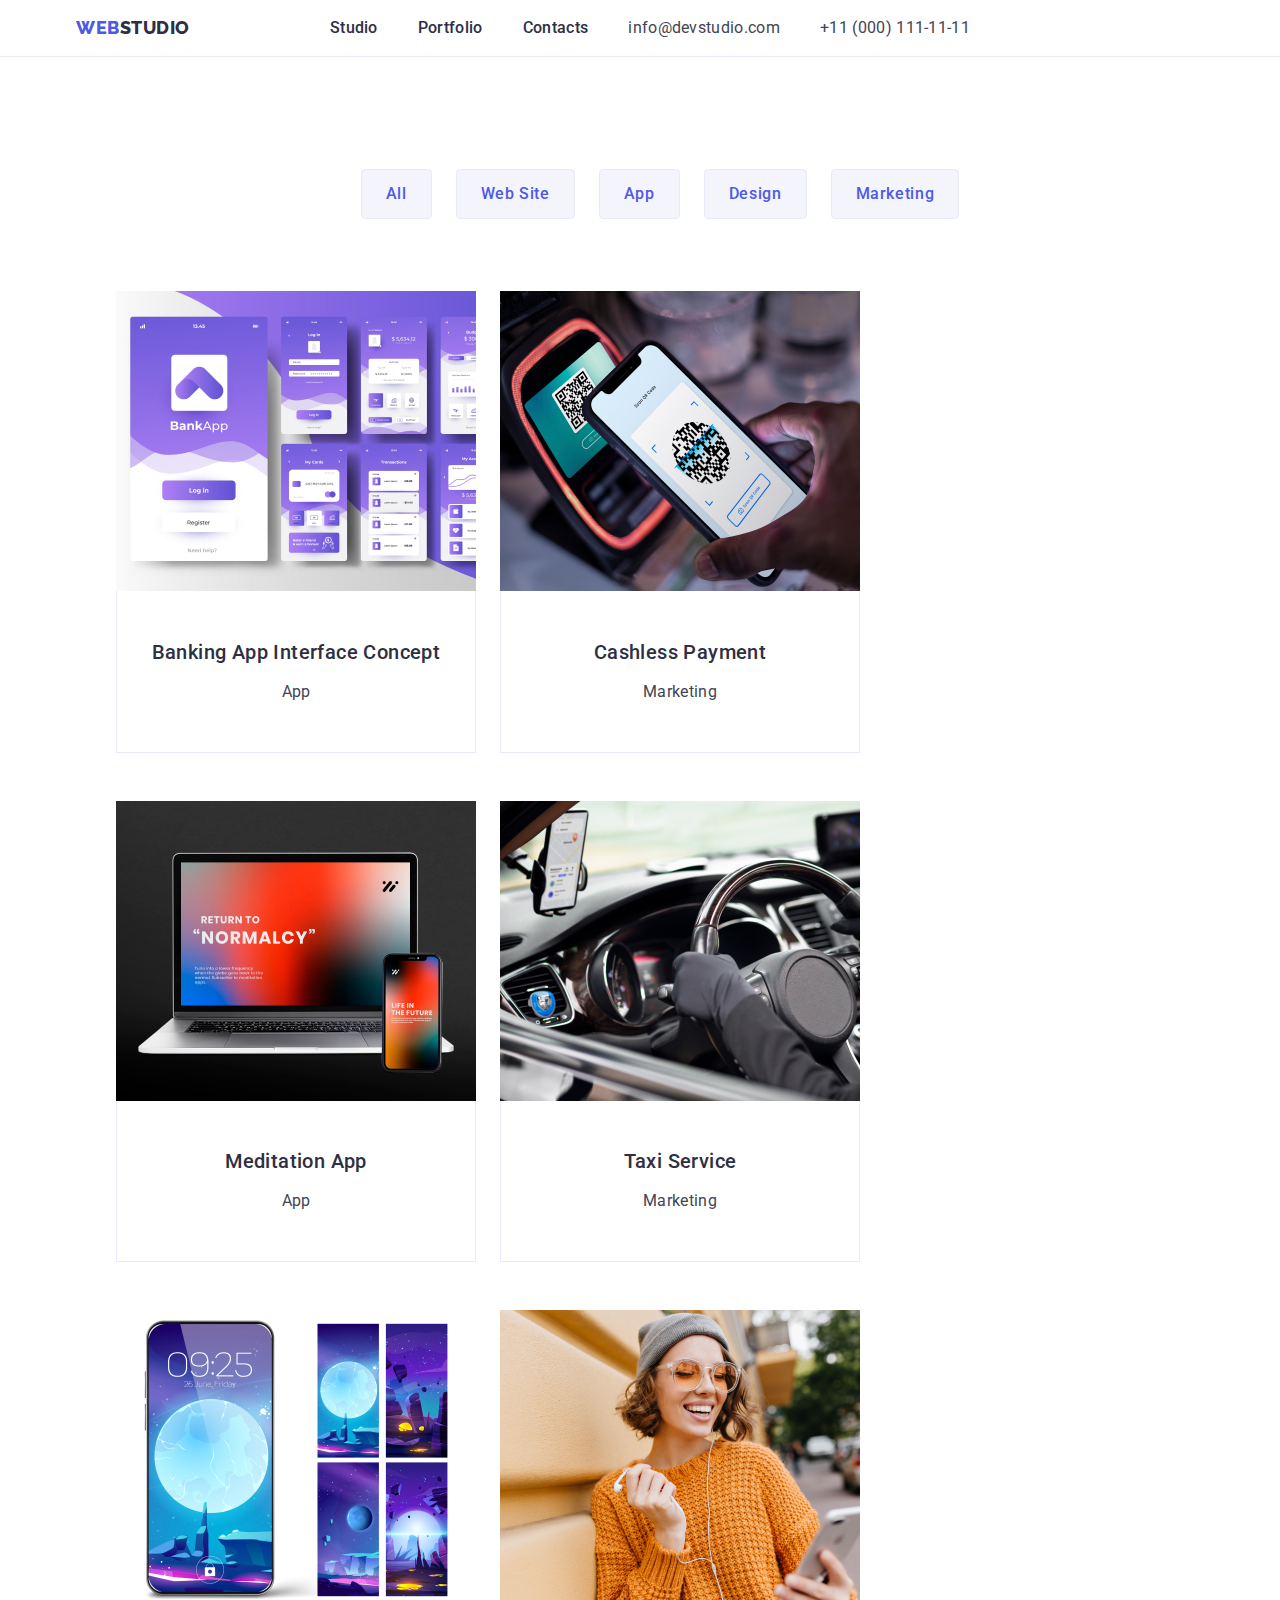
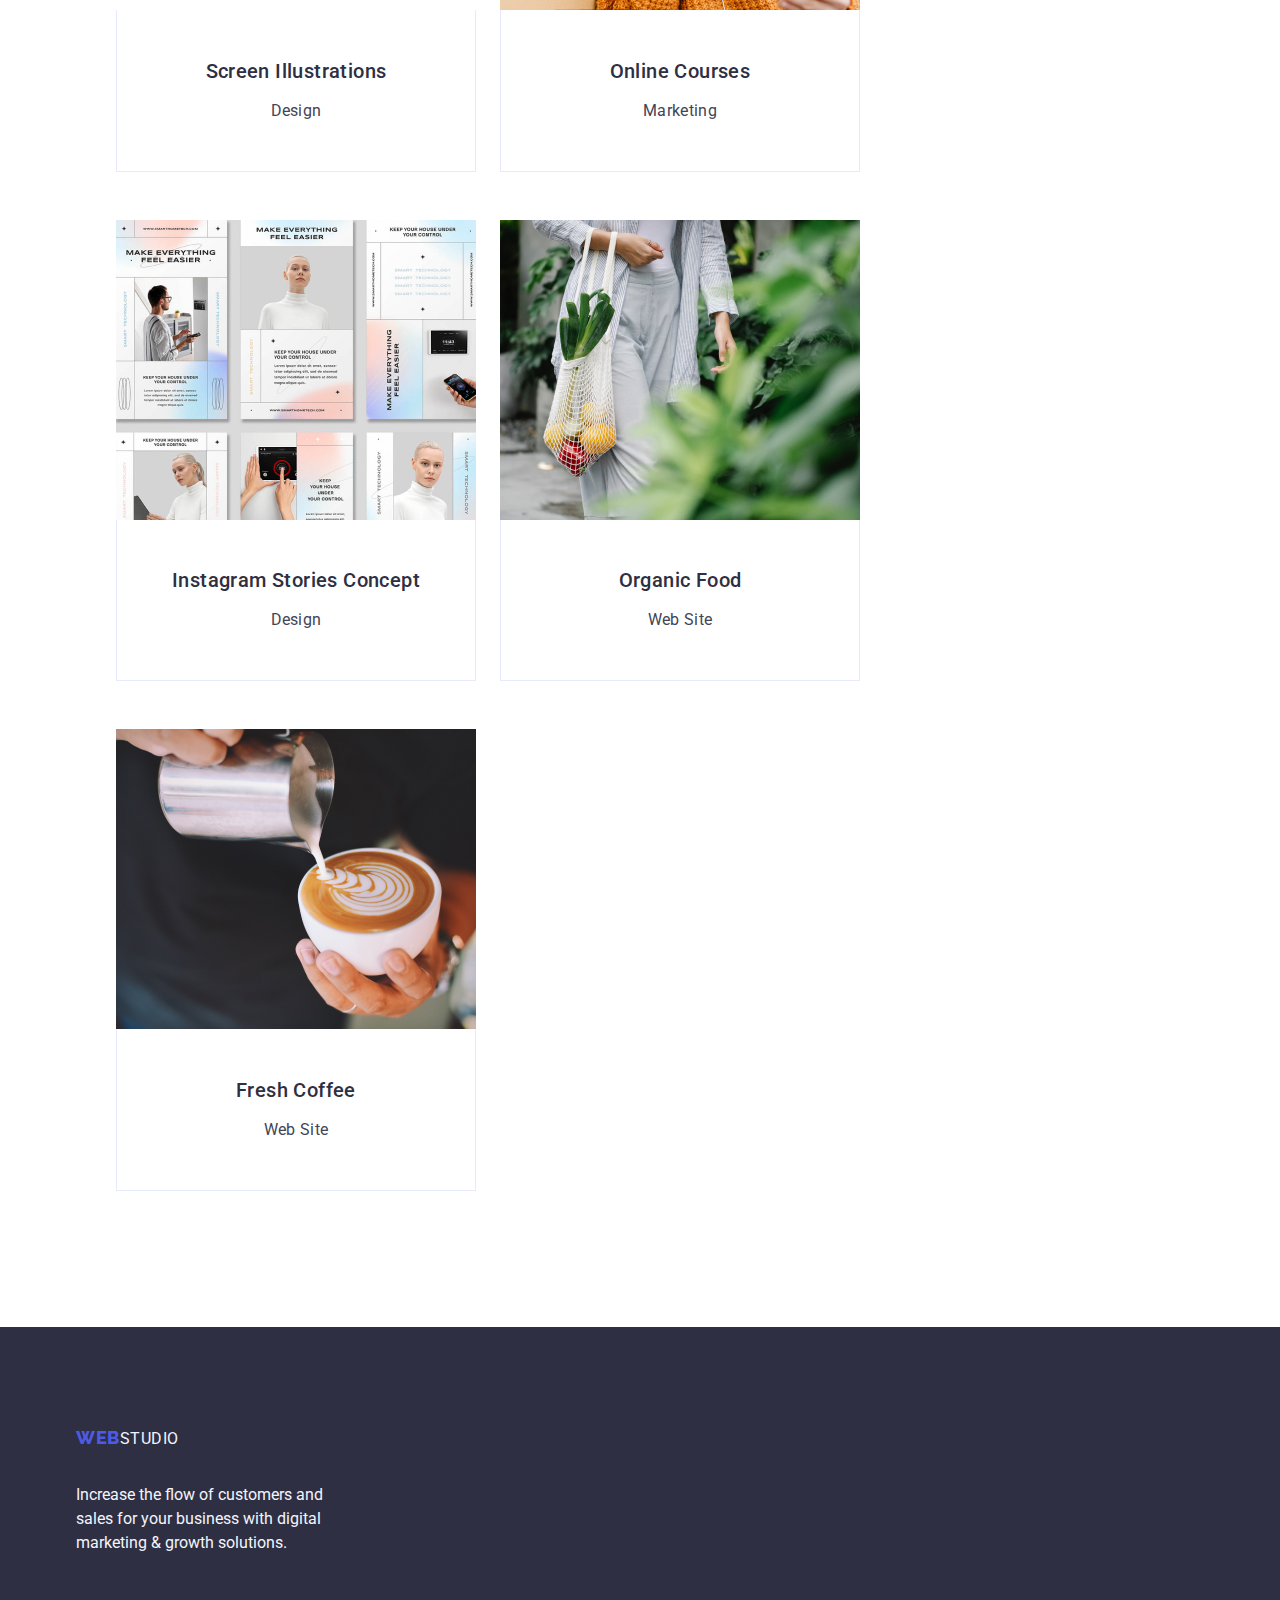
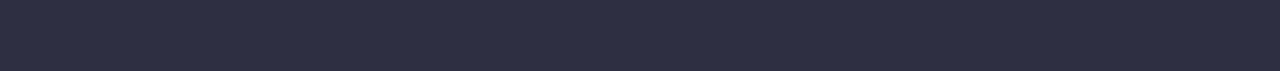
==== portfolio.html @ 70e7e269 "ap" ====
<!DOCTYPE html>
<html lang="en">
<head>
    <meta charset="UTF-8">
    <meta http-equiv="X-UA-Compatible" content="IE=edge">
    <meta name="viewport" content="width=device-width, initial-scale=1.0">
    <title>Portfolio</title>
    <link rel="preconnect" href="https://fonts.googleapis.com">
    <link rel="preconnect" href="https://fonts.gstatic.com" crossorigin>
    <link href="https://fonts.googleapis.com/css2?family=Raleway:wght@800&family=Roboto:wght@400;500;700&display=swap" rel="stylesheet">
    <link rel="stylesheet" href="https://cdnjs.cloudflare.com/ajax/libs/modern-normalize/1.1.0/modern-normalize.min.css"/>
    <link rel="icon" type="image/png" sizes="32x32" href="./images/favicon-32x32.png">
    <link rel="stylesheet" href="./css/styles.css">
</head>
<body>
    <header class="header">
        <div class="navigator container">
        <nav class="discript">
             <a  href="./index.html" target="_parent" class="logo link">Web<span class="span link">Studio</span></a>
            <ul class="page list">
                <li><a class="nav link" href="./index.html">Studio</a></li>
                <li><a class="nav link" href="./portfolio.html">Portfolio</a></li>
                <li><a class="nav link" href="">Contacts</a></li>
            </ul>
        </nav>
        <address>
            <ul class="contakts list">
                <li>
                    <a class="contakt link" href="mailto:info@devstudio.com" target="_blank" rel="noopener noreferrer">info@devstudio.com</a>
                </li>
                <li>
                    <a class="contakt link" href="tel:+110001111111">+11 (000) 111-11-11</a>
                </li>

            </ul>
            
        </address>
        </div>
                
    </header>
    <main>
        <section class="offer">
            <div class="container">
            <h1 hidden>не може бути пустим</h1>
        
            <ul class="port list">
                <li>
                    <button class="portfolio" type="button">All</button>
                </li>
                <li>
                    <button class="portfolio" type="button">Web Site</button>
                </li>
                <li>
                    <button class="portfolio" type="button">App</button>
                </li>
                <li>
                    <button class="portfolio" type="button">Design</button>
                </li>
                <li>
                    <button class="portfolio" type="button">Marketing</button>
                </li>
                
            </ul>
            
            
        
        
            <ul class="discript list">
                <li class="bank">
                    
                    <a class="link" href="./images2/img5.jpg">
                    <img src="./images2/img5.jpg" alt="Banking" width="360">
                        
                        
                   
                        
                        <div class="interface">
                        <h2 class="name">Banking App Interface Concept</h2>
                        <p class="front">App</p>
                         </div>
                    </a>
                </li>
                <li class="bank">
                    
                    <a class="link" href="./images2/img6.jpg">
                    <img src="./images2/img6.jpg" alt="Cashless" width="360">
                        
                    
                        
                        <div class="interface">
                        <h2 class="name">Cashless Payment</h2>
                        <p class="front">Marketing</p>
                        </div>
                    </a>
                </li>
                <li class="bank">
                    
                    <a class="link" href="./images2/img7.jpg">
                    <img src="./images2/img7.jpg" alt="Meditation" width="360">
                        
                    
                        
                        <div class="interface">
                        <h2 class="name"> Meditation App</h2>
                        <p class="front">App</p>
                        </div>
                    </a>
                </li>
           
        
            
                <li class="bank">
                    
                    <a class="link" href="./images2/img8.jpg">
                    <img src="./images2/img8.jpg" alt="Taxi Service" width="360">
                        
                   
                        
                        <div class="interface">
                        <h2 class="name">Taxi Service</h2>
                        <p class="front">Marketing</p>
                        </div>
                    </a>
                </li>
                <li class="bank">
                   
                    <a class="link" href="./images2/img9.jpg">
                    <img src="./images2/img9.jpg" alt="Online Courses" width="360">
                        
                    
                        
                        <div class="interface">
                        <h2 class="name">Screen Illustrations</h2>
                        <p class="front">Design</p>
                        </div>
                    </a>
                </li>
                <li class="bank">
                    
                    <a class="link" href="./images2/img10.jpg">
                    <img src="./images2/img10.jpg" alt="Online Courses" width="360">
                        
                    
                        
                        <div class="interface">
                        <h2 class="name">Online Courses</h2>
                        <p class="front">Marketing</p>
                        </div>
                    </a>
                </li>
            
        
          
                <li class="bank">
                    
                    
                    <a class="link" href="./images2/img11.jpg">
                    <img src="./images2/img11.jpg" alt="Instagram Stories" width="360">
                        
                    
                        
                        <div class="interface">
                        <h2 class="name">Instagram Stories Concept</h2>
                        <p class="front">Design</p>
                        </div>
                    </a>
                </li>
                <li class="bank">
                    
                    <a class="link" href="./images2/img12.jpg">
                    <img src="./images2/img12.jpg" alt="Organic Food" width="360">
                        
                        
                   
                        
                        <div class="interface">
                        <h2 class="name">Organic Food</h2>
                        <p class="front">Web Site</p>
                        </div>
                    </a>
                </li>
                <li class="bank">
                    
                    <a class="link" href="./images2/img13.jpg">
                    <img src="./images2/img13.jpg" alt="Fresh Coffee" width="360">
                        
                    
                        
                        <div class="interface">
                        <h2 class="name">Fresh Coffee</h2>
                        <p class="front">Web Site</p>
                        </div>
                    </a>
                </li>
            </ul>
            </div>
        </section>
    </main>
    <footer class="footer">
        <div class="container">
        <a  href="./index.html" class="web link">Web<span class="studio link">Studio</span></a>           
        <p class="text">Increase the flow of customers and sales for your business with digital marketing & growth solutions.</p>
        </div>  
        
        
    </footer>
    
</body>
</html>
---- css/styles.css ----
:root {
     --back-color: #ffffff;
     --navy-blue: #2e2f42;
     --cloud: #f4f4fd;
     --iris: #4d5ae5;
     --ocean: #404bbf;
     --slate: #434455;
}
body {
    font-family: "Roboto", sans-serif;
    color: var(--slate);
    background-color: var(--back-color);
    margin-left: auto;
    margin-right: auto;
    margin: 0%;
    padding: 0%;
}
.logo {
     font-family: "Raleway", sans-serif;
     font-weight: 800;
     font-size: 18px;
     line-height: 1.17;
      letter-spacing: 0.03em;
      text-transform: uppercase;
      color: var(--iris);
      margin-right: 76px;
}
img {
    display: block;
}
      
.link {
    text-decoration: none;
}

.span {
    color: var(--navy-blue);
   
}
.list {
     list-style: none;
}
.nav {
    font-weight: 500;
    font-size: 16px;
    line-height: 1.5;
    letter-spacing: 0.02em;
    color: var(--navy-blue);
    
 }
.nav:hover,
.nav:focus {
     color: var(--ocean) ;

}
.contakt {
    font-style: normal;
   
}
.contakt {
    font-size: 16px;
    line-height: 1.5;
    letter-spacing: 0.02em;
    color: var(--slate);
}
.contakt:hover,
.contakt:focus {
    color: var(--ocean);
}
.contakts {
    display: flex;
    gap: 40px;
}
.hero {
    background-color: var(--navy-blue);
    padding: 188px 0;
}
.hero-solution {
    font-size: 56px;
    line-height: 1.07;
    text-align: center;
    letter-spacing: 0.02em;
    color: var(--back-color);
    max-width: 496px; 
}
.btn {
    background-color: var(--iris);
    font-family: "Roboto", sans-serif;
    font-weight: 500;
    font-size: 16px;
    line-height: 1.5;
    letter-spacing: 0.04em;
    letter-spacing: 0.04em;
    color: var(--back-color);
    cursor: pointer;
    display: block;
    min-width: 169px;
    height: 56px;
    border: none;
    border-radius: 4px;
}
.btn:hover,
.btn:focus {
    background-color: var(--ocean);
}
.name {
    font-weight: 500;
    font-size: 20px;
    line-height: 1.2;
    letter-spacing: 0.02em;
    color: var(--navy-blue);
    margin-bottom: 8px;
    text-align: center;
    margin-bottom: 8px;
}
.front {
    font-size: 16px;
    line-height: 1.5;
    letter-spacing: 0.02em;
    color: var(--slate);
    text-align: center;
}
.team {
    font-size: 36px;
    line-height: 1.11;
    text-align: center;
    letter-spacing: 0.02em;
    text-transform: capitalize;
    color: var(--navy-blue);
    margin-bottom: 72px;
}
.foto {
    background-color: var(--cloud);
}
.foto-studio {
    background-color: var(-back-color);
}
.team-item {
    background-color: var(--back-color);
    flex-basis: calc((100% - 72px) / 4);
    border-radius: 0px 0px 4px 4px;
}
.footer {
    background-color: var(--navy-blue);
    padding: 100px 0;
    
}
.studio {
    color: var(--back-color);
}
.text {
    color: var(-cloud);
}
.portfolio {
    background-color: var(--cloud);
    font-family: "Roboto", sans-serif;
    font-weight: 500;
    font-size: 16px;
    line-height: 1.5;
    letter-spacing: 0.04em;
    color: var(--iris);
    cursor: pointer;
    padding: 12px 24px;
    border: 1px solid #e7e9fc;
    border-radius: 4px;    
}
.portfolio:hover,
.portfolio:focus {
    color: var(--back-color);
    background-color: var(--ocean);
    border: 1px solid transparent;
}
.footer-studio {
    color: var(--cloud);
}
.web {
    
    font-family: 'Raleway', sans-serif;
    font-weight: 800;
    font-size: 18px;
    line-height: 1.17;
    letter-spacing: 0.03em;
    text-transform: uppercase;
    color:  var(--iris);
    display: inline-block;
    margin-bottom: 16px;
}
.studio {
    color: var(--cloud);
    font-family: 'Roboto';
    font-style: normal;
    font-weight: 400;
    font-size: 16px;
    line-height: 24px;
} 
.text {
    font-family: 'Roboto';
    font-style: normal;
    font-weight: 400;
    font-size: 16px;
    line-height: 24px;
    color: var(--cloud);
    max-width: 264px;
}
.header {
    border-bottom: 1px solid #e7e9fc;

}
.navigator {
    display: flex;
    align-items: center;
}
.container {
    width: 1158px;
    padding: 0 15px;
    margin: 0 auto; 

}
.discript {
    display: flex;
    align-items: center;

}
.page {
    display: flex;
    gap: 40px;
}
.nav {
    padding: 24px 0;
}
.strategy {
    padding: 120px 0;
}
.techno {
    display: flex;
    gap: 24px;
    margin: 0;
    padding: 0;
}
.element {
    margin-right: 0px;
    flex-basis: calc((100% - 72px) / 4);
   
}
.comand {
    padding: 120px 0;
}
.foto {
    padding-bottom: 120px; 
}
.work {
    margin-bottom: 72px;
}
.rectangle {
    display: flex;
    gap: 24px;
}
.what {
    flex-basis: calc((100% - 72px) / 4);
}
.item {
    display: flex;
    gap: 24px;
}
.people {
    padding: 32px 16px;
    border-radius: 0px 0px 4px 4px;
}
.offer {
    padding: 96px 0 120px;
}
.port {
    display: flex;
    justify-content: center;
    gap: 24px;
    margin-bottom: 72px;
}
.discript {
    display: flex;
    flex-wrap: wrap;
    column-gap: 24px;
    row-gap: 48px
}
.bank {
   width: calc(100% - 48px) / 3;
}
.interface {
    padding: 32px 16px;
    border: 1px solid #e7e9fc;
    border-top: none; 
}
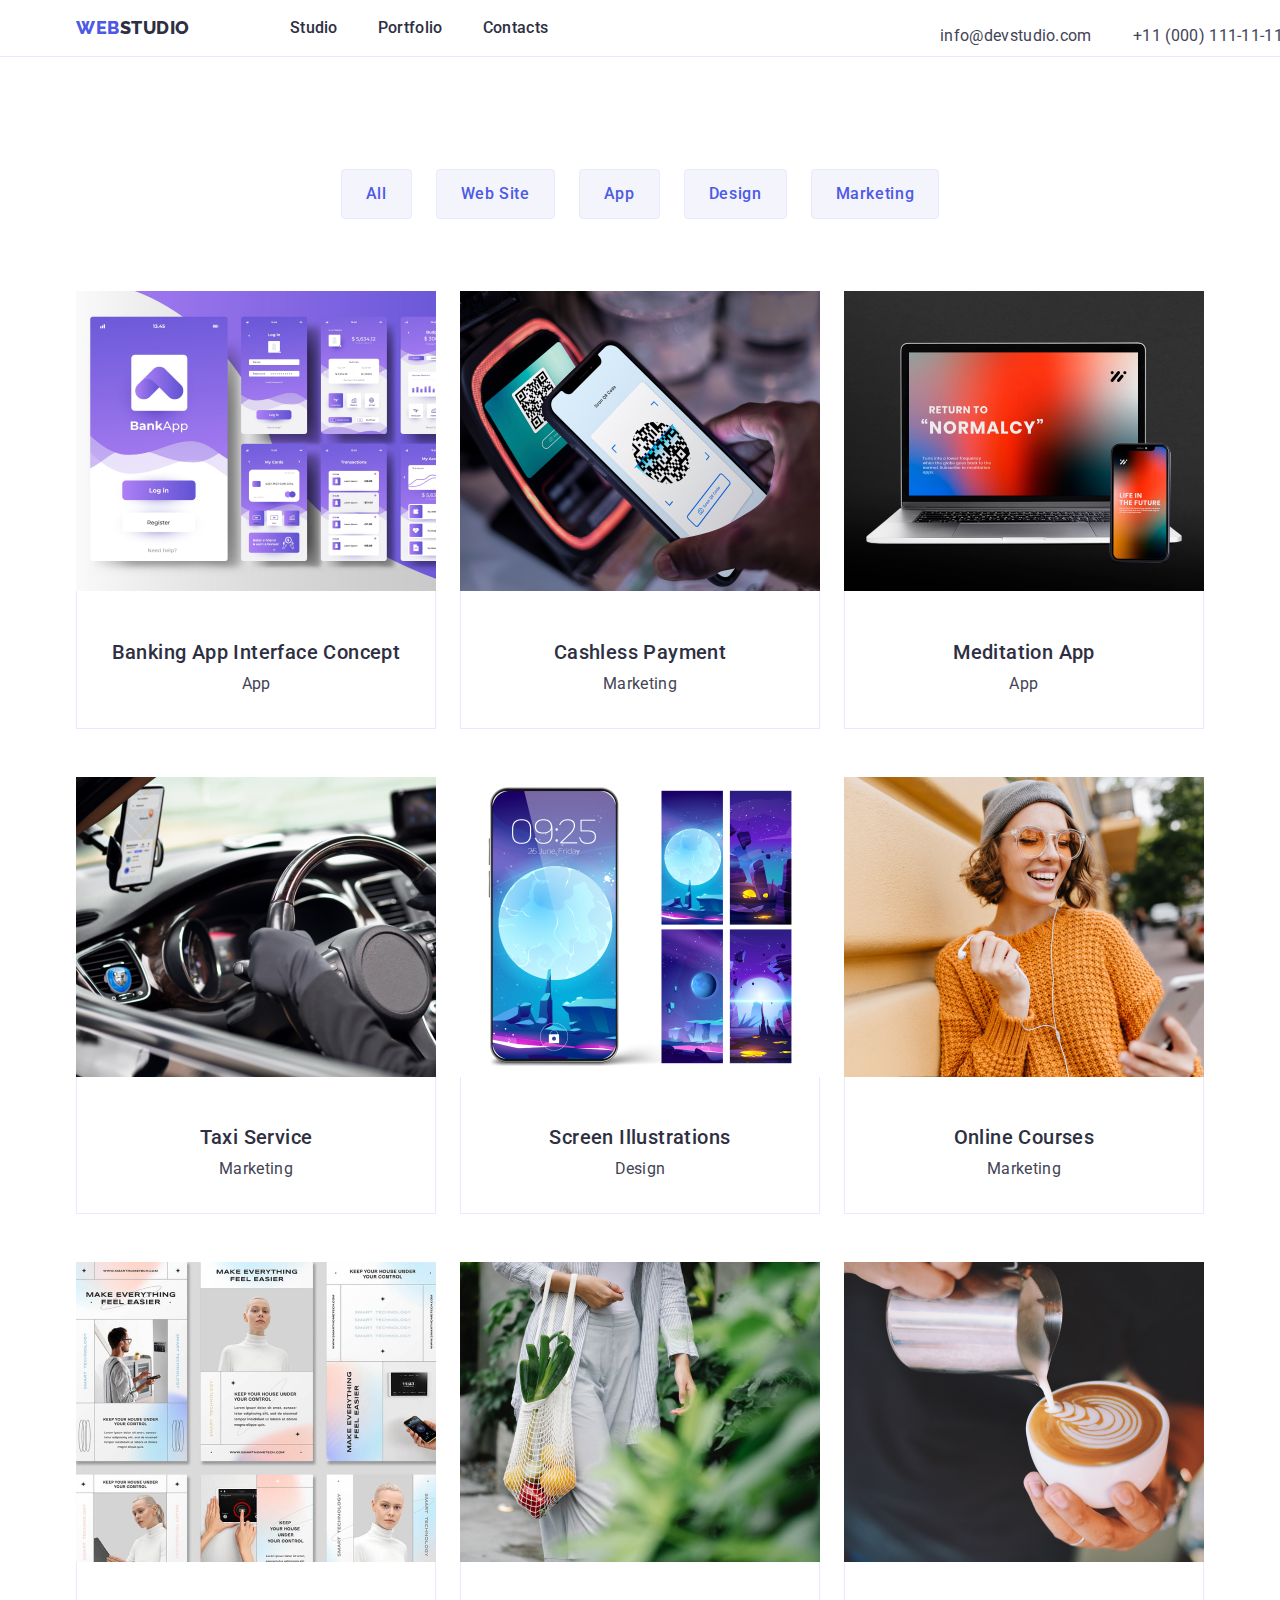
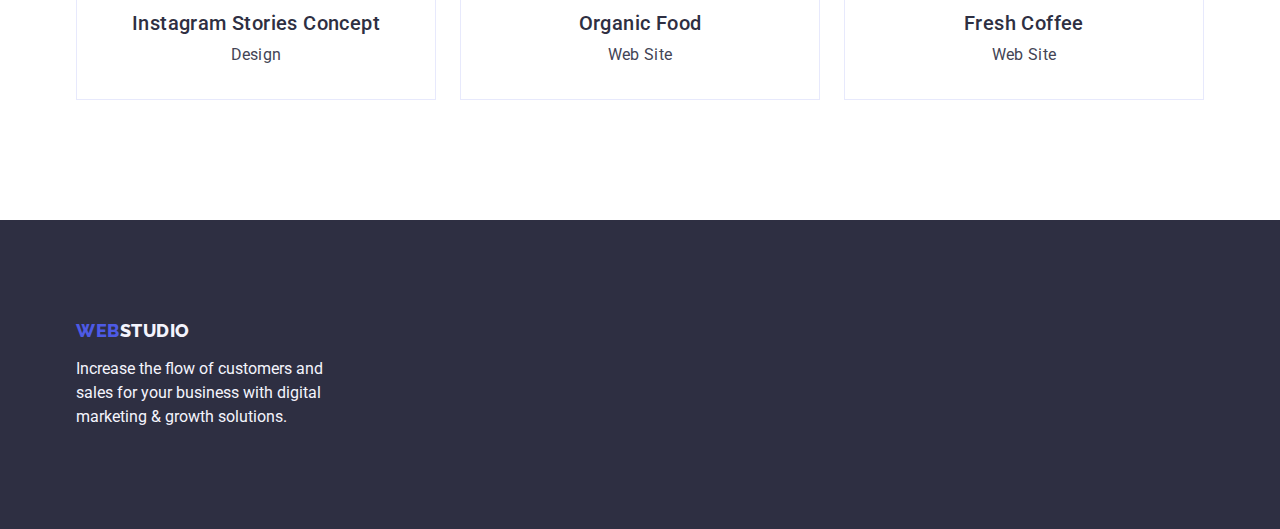
==== commit f5857252: "ap" ====
--- a/portfolio.html
+++ b/portfolio.html
@@ -26,10 +26,10 @@
         <address>
             <ul class="contakts list">
                 <li>
-                    <a class="contakt link" href="mailto:info@devstudio.com" target="_blank" rel="noopener noreferrer">info@devstudio.com</a>
-                </li>
-                <li>
-                    <a class="contakt link" href="tel:+110001111111">+11 (000) 111-11-11</a>
+                    <a class="mail link" href="mailto:info@devstudio.com" target="_blank" rel="noopener noreferrer">info@devstudio.com</a>
+                </li>
+                <li>
+                    <a class="tel link" href="tel:+110001111111">+11 (000) 111-11-11</a>
                 </li>
 
             </ul>
--- a/css/styles.css
+++ b/css/styles.css
@@ -1,10 +1,13 @@
 :root {
-     --back-color: #ffffff;
-     --navy-blue: #2e2f42;
-     --cloud: #f4f4fd;
-     --iris: #4d5ae5;
-     --ocean: #404bbf;
-     --slate: #434455;
+    --back-color: #ffffff;
+    --navy-blue: #2e2f42;
+    --cloud: #f4f4fd;
+    --iris: #4d5ae5;
+    --ocean: #404bbf;
+    --slate: #434455;
+}
+* {
+    box-sizing: border-box;
 }
 body {
     font-family: "Roboto", sans-serif;
@@ -16,14 +19,14 @@
     padding: 0%;
 }
 .logo {
-     font-family: "Raleway", sans-serif;
-     font-weight: 800;
-     font-size: 18px;
-     line-height: 1.17;
-      letter-spacing: 0.03em;
-      text-transform: uppercase;
-      color: var(--iris);
-      margin-right: 76px;
+    font-family: "Raleway", sans-serif;
+    font-weight: 800;
+    font-size: 18px;
+    line-height: 1.17;
+    letter-spacing: 0.03em;
+    text-transform: uppercase;
+    color: var(--iris);
+    margin-right: 76px;
 }
 img {
     display: block;
@@ -46,6 +49,7 @@
     line-height: 1.5;
     letter-spacing: 0.02em;
     color: var(--navy-blue);
+    margin-right: auto;
     
  }
 .nav:hover,
@@ -53,51 +57,106 @@
      color: var(--ocean) ;
 
 }
-.contakt {
-    font-style: normal;
-   
-}
-.contakt {
-    font-size: 16px;
-    line-height: 1.5;
-    letter-spacing: 0.02em;
-    color: var(--slate);
-}
-.contakt:hover,
-.contakt:focus {
+.mail {
+    font-style: normal;
+   
+}
+.mail {
+    font-size: 16px;
+    line-height: 1.5;
+    letter-spacing: 0.02em;
+    color: var(--slate);
+    margin-right: 0;
+    position: absolute;
+    width: 153px;
+    height: 24px;
+    left: 940px;
+    top: 24px;
+    font-family: 'Roboto';
+    font-style: normal;
+    font-weight: 400;
+    font-size: 16px;
+    line-height: 24px;
+    letter-spacing: 0.02em;      
+}
+.mail:hover,
+.mail:focus {
     color: var(--ocean);
 }
+.tel {
+    font-style: normal;
+}
+.tel{
+    position: absolute;
+    width: 151px;
+    height: 24px;
+    left: 1133px;
+    top: 24px;
+    font-family: 'Roboto';
+    font-style: normal;
+    font-weight: 400;
+    font-size: 16px;
+    line-height: 24px;
+    letter-spacing: 0.02em;
+    color: var(--slate);
+}
+.tel:hover,
+.tel:focus{
+    color: var(--ocean);
+}
+
 .contakts {
-    display: flex;
-    gap: 40px;
+    padding: 0;
+    display: flex;
+    gap: 40px;    
 }
 .hero {
     background-color: var(--navy-blue);
+    width: 1440px;
+    height: 600px;
+    left: 0px;
+    top: 72px;
     padding: 188px 0;
 }
 .hero-solution {
+    position: absolute;
+    width: 496px;
+    height: 120px;
+    left: 472px;
+    top: 260px;
+    font-family: 'Roboto';
+    font-style: normal;
+    font-weight: 700;
     font-size: 56px;
-    line-height: 1.07;
+    line-height: 60px;
     text-align: center;
     letter-spacing: 0.02em;
     color: var(--back-color);
-    max-width: 496px; 
+    margin: 0;
+    max-width: 496px;
+    
+    
 }
 .btn {
     background-color: var(--iris);
     font-family: "Roboto", sans-serif;
-    font-weight: 500;
-    font-size: 16px;
-    line-height: 1.5;
-    letter-spacing: 0.04em;
-    letter-spacing: 0.04em;
+    display: flex;
+    flex-direction: row;
+    align-items: flex-start;
+    padding: 16px 32px;
+    gap: 10px;
+    position: absolute;
+    width: 169px;
+    height: 56px;
+    left: 636px;
+    top: 428px;
     color: var(--back-color);
     cursor: pointer;
     display: block;
     min-width: 169px;
-    height: 56px;
     border: none;
     border-radius: 4px;
+    margin: auto;
 }
 .btn:hover,
 .btn:focus {
@@ -109,16 +168,38 @@
     line-height: 1.2;
     letter-spacing: 0.02em;
     color: var(--navy-blue);
+    text-align: center;
     margin-bottom: 8px;
-    text-align: center;
+   
+
+    
+}
+.front {
+    font-size: 16px;
+    line-height: 1.5;
+    letter-spacing: 0.02em;
+    color: var(--slate);
+    text-align: center;
+    margin: 0;
+    
+}
+.name-class {
+    font-weight: 500;
+    font-size: 20px;
+    line-height: 1.2;
+    letter-spacing: 0.02em;
+    color: var(--navy-blue);
+    text-align: left;
     margin-bottom: 8px;
-}
-.front {
-    font-size: 16px;
-    line-height: 1.5;
-    letter-spacing: 0.02em;
-    color: var(--slate);
-    text-align: center;
+    
+}
+.front-class {
+    font-size: 16px;
+    line-height: 1.5;
+    letter-spacing: 0.02em;
+    color: var(--slate);
+    text-align: left;
+    margin: 0;
 }
 .team {
     font-size: 36px;
@@ -128,9 +209,11 @@
     text-transform: capitalize;
     color: var(--navy-blue);
     margin-bottom: 72px;
+    text-align: center;
+   
 }
 .foto {
-    background-color: var(--cloud);
+    
 }
 .foto-studio {
     background-color: var(-back-color);
@@ -145,11 +228,10 @@
     padding: 100px 0;
     
 }
-.studio {
-    color: var(--back-color);
-}
+
 .text {
     color: var(-cloud);
+    margin: 0;
 }
 .portfolio {
     background-color: var(--cloud);
@@ -187,11 +269,14 @@
 }
 .studio {
     color: var(--cloud);
-    font-family: 'Roboto';
-    font-style: normal;
-    font-weight: 400;
-    font-size: 16px;
-    line-height: 24px;
+    width: 71px;
+    font-family: 'Raleway';
+    font-style: normal;
+    font-weight: 800;
+    font-size: 18px;
+    line-height: 21px;  
+    letter-spacing: 0.03em;
+    text-transform: uppercase;
 } 
 .text {
     font-family: 'Roboto';
@@ -219,11 +304,13 @@
 .discript {
     display: flex;
     align-items: center;
+    margin: 0%;
 
 }
 .page {
     display: flex;
     gap: 40px;
+    padding: 0;
 }
 .nav {
     padding: 24px 0;
@@ -234,26 +321,38 @@
 .techno {
     display: flex;
     gap: 24px;
-    margin: 0;
-    padding: 0;
+    padding: 0;
+   
 }
 .element {
     margin-right: 0px;
     flex-basis: calc((100% - 72px) / 4);
    
+   
 }
 .comand {
     padding: 120px 0;
+    background-color: var(--cloud);
 }
 .foto {
     padding-bottom: 120px; 
 }
 .work {
+    font-family: 'Roboto';
+    text-align: center;
+    letter-spacing: 0.02em;
+    font-style: normal;
+    font-weight: 700;
+    font-size: 36px;
+    line-height: 40px;
+    margin: 0;
     margin-bottom: 72px;
 }
 .rectangle {
     display: flex;
     gap: 24px;
+    margin-left: auto;
+    padding: 0;
 }
 .what {
     flex-basis: calc((100% - 72px) / 4);
@@ -261,6 +360,7 @@
 .item {
     display: flex;
     gap: 24px;
+    padding: 0;
 }
 .people {
     padding: 32px 16px;
@@ -274,15 +374,19 @@
     justify-content: center;
     gap: 24px;
     margin-bottom: 72px;
+    padding: 0;
 }
 .discript {
     display: flex;
     flex-wrap: wrap;
     column-gap: 24px;
-    row-gap: 48px
-}
+    row-gap: 48px;
+    position: initial;
+    padding: 0%;
+    
+}   
 .bank {
-   width: calc(100% - 48px) / 3;
+   width: calc((100% - 48px) / 3);
 }
 .interface {
     padding: 32px 16px;
